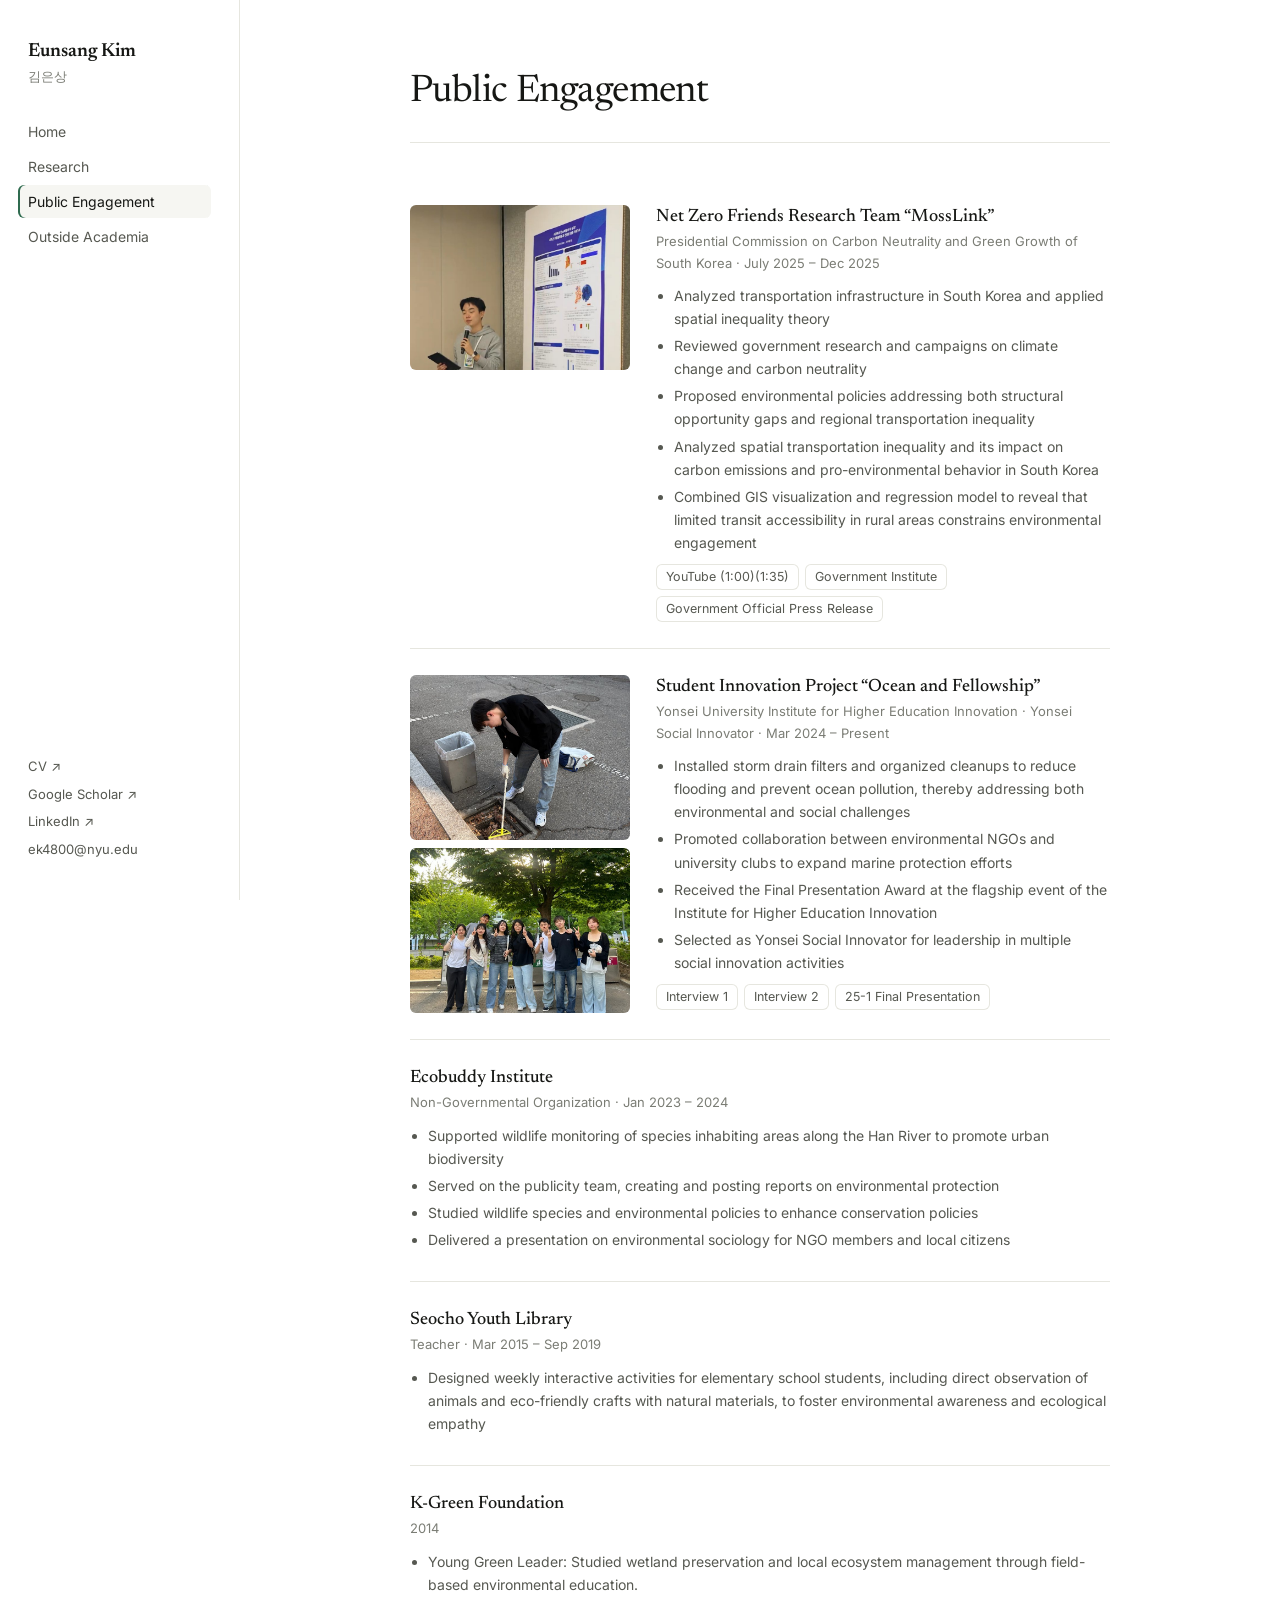
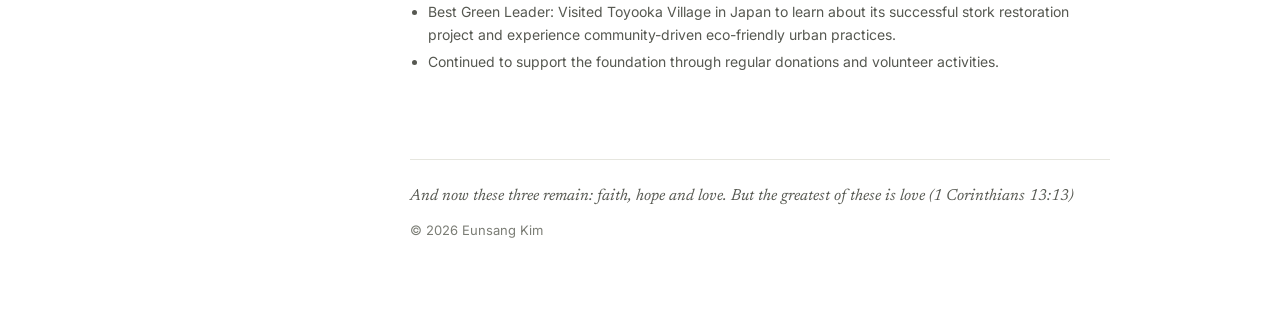
==== engagement.html @ 81340f35 "Personal academic website Co-Authored-By: Claude Opus 5.5 <noreply@anthropic.com>" ====
<!DOCTYPE html>
<html lang="en">
<head>
<meta charset="utf-8">
<meta name="viewport" content="width=device-width, initial-scale=1">
<title>Public Engagement — Eunsang Kim</title>
<meta name="description" content="Eunsang Kim — PhD student in Sociology at New York University. Environmental, social policy, economic, and urban sociology.">
<meta property="og:title" content="Eunsang Kim (김은상)">
<meta property="og:image" content="assets/img/profile.jpg">
<link rel="preconnect" href="https://fonts.googleapis.com">
<link rel="preconnect" href="https://fonts.gstatic.com" crossorigin>
<link href="https://fonts.googleapis.com/css2?family=Inter:wght@400;500;600&family=Newsreader:ital,opsz,wght@0,6..72,400;0,6..72,500;0,6..72,600;1,6..72,400&display=swap" rel="stylesheet">
<link rel="stylesheet" href="assets/style.css">
</head>
<body>
<nav class="topbar" aria-label="Pages"><a href="index.html">Home</a><a href="research.html">Research</a><a href="engagement.html" aria-current="page">Public Engagement</a><a href="outside.html">Outside Academia</a><a href="https://drive.google.com/file/d/1_qo_aVGO8cDRxe0GpnkhuQXj25L4HvOu/view?usp=sharing">CV ↗</a></nav>
<div class="shell">
  <aside class="sidebar">
    <a class="brand" href="index.html"><div class="name">Eunsang Kim</div><div class="name-ko">김은상</div></a>
    <nav class="nav" aria-label="Pages">
      <a href="index.html">Home</a>
      <a href="research.html">Research</a>
      <a href="engagement.html" aria-current="page">Public Engagement</a>
      <a href="outside.html">Outside Academia</a>
    </nav>
    <div class="side-links">
      <a href="https://drive.google.com/file/d/1_qo_aVGO8cDRxe0GpnkhuQXj25L4HvOu/view?usp=sharing">CV ↗</a>
      <a href="https://scholar.google.co.kr/citations?user=zy5nJL8AAAAJ&amp;hl=ko&amp;oi=ao">Google Scholar ↗</a>
      <a href="https://www.linkedin.com/in/eunsang-kim-756927375/">LinkedIn ↗</a>
      <a href="mailto:ek4800@nyu.edu">ek4800@nyu.edu</a>
    </div>
  </aside>
  <main class="main" id="top">
    <header class="page-head"><h1>Public Engagement</h1></header>
    <section class="block">

      <div class="item">
        <div class="pic"><img src="assets/img/netzero-presentation.jpg" alt="Net Zero Friends final presentation" loading="lazy"></div>
        <div>
          <h4>Net Zero Friends Research Team “MossLink”</h4>
          <p class="sub">Presidential Commission on Carbon Neutrality and Green Growth of South Korea · July 2025 – Dec 2025</p>
          <ul>
            <li>Analyzed transportation infrastructure in South Korea and applied spatial inequality theory</li>
            <li>Reviewed government research and campaigns on climate change and carbon neutrality</li>
            <li>Proposed environmental policies addressing both structural opportunity gaps and regional transportation inequality</li>
            <li>Analyzed spatial transportation inequality and its impact on carbon emissions and pro-environmental behavior in South Korea</li>
            <li>Combined GIS visualization and regression model to reveal that limited transit accessibility in rural areas constrains environmental engagement</li>
          </ul>
          <div class="links">
            <a class="lpill" href="https://www.youtube.com/watch?v=bI97a_q5KZM">YouTube (1:00)(1:35)</a>
            <a class="lpill" href="http://www.2050cnc.go.kr">Government Institute</a>
            <a class="lpill" href="https://www.2050cnc.go.kr/flexer/view/BOARD_ATTACH?storageNo=4407">Government Official Press Release</a>
          </div>
        </div>
      </div>

      <div class="item">
        <div class="pic"><img src="assets/img/ocean-filter.jpg" alt="Installing a storm drain filter" loading="lazy"><img src="assets/img/ocean-group.jpg" alt="Ocean and Fellowship members" loading="lazy"></div>
        <div>
          <h4>Student Innovation Project “Ocean and Fellowship”</h4>
          <p class="sub">Yonsei University Institute for Higher Education Innovation · Yonsei Social Innovator · Mar 2024 – Present</p>
          <ul>
            <li>Installed storm drain filters and organized cleanups to reduce flooding and prevent ocean pollution, thereby addressing both environmental and social challenges</li>
            <li>Promoted collaboration between environmental NGOs and university clubs to expand marine protection efforts</li>
            <li>Received the Final Presentation Award at the flagship event of the Institute for Higher Education Innovation</li>
            <li>Selected as Yonsei Social Innovator for leadership in multiple social innovation activities</li>
          </ul>
          <div class="links">
            <a class="lpill" href="https://devcms.yonsei.ac.kr/ihei/board/yonsei_innovation_creator.do?mode=view&amp;articleNo=457615&amp;article.offset=0&amp;articleLimit=10">Interview 1</a>
            <a class="lpill" href="https://ihei.yonsei.ac.kr/ihei/innovation/innovator.do?mode=view&amp;articleNo=454434&amp;article.offset=0&amp;articleLimit=12">Interview 2</a>
            <a class="lpill" href="https://drive.google.com/file/d/18hKmvBlIlC30MsF-dQOYovf4XAutwKFB/view?usp=sharing">25-1 Final Presentation</a>
          </div>
        </div>
      </div>

      <div class="item noimg">
        <div>
          <h4>Ecobuddy Institute</h4>
          <p class="sub">Non-Governmental Organization · Jan 2023 – 2024</p>
          <ul>
            <li>Supported wildlife monitoring of species inhabiting areas along the Han River to promote urban biodiversity</li>
            <li>Served on the publicity team, creating and posting reports on environmental protection</li>
            <li>Studied wildlife species and environmental policies to enhance conservation policies</li>
            <li>Delivered a presentation on environmental sociology for NGO members and local citizens</li>
          </ul>
        </div>
      </div>

      <div class="item noimg">
        <div>
          <h4>Seocho Youth Library</h4>
          <p class="sub">Teacher · Mar 2015 – Sep 2019</p>
          <ul>
            <li>Designed weekly interactive activities for elementary school students, including direct observation of animals and eco-friendly crafts with natural materials, to foster environmental awareness and ecological empathy</li>
          </ul>
        </div>
      </div>

      <div class="item noimg">
        <div>
          <h4>K-Green Foundation</h4>
          <p class="sub">2014</p>
          <ul>
            <li>Young Green Leader: Studied wetland preservation and local ecosystem management through field-based environmental education.</li>
            <li>Best Green Leader: Visited Toyooka Village in Japan to learn about its successful stork restoration project and experience community-driven eco-friendly urban practices.</li>
            <li>Continued to support the foundation through regular donations and volunteer activities.</li>
          </ul>
        </div>
      </div>
        </section>

    <footer class="foot">
      <blockquote>And now these three remain: faith, hope and love. But the greatest of these is love (1 Corinthians 13:13)</blockquote>
      <p>© 2026 Eunsang Kim</p>
    </footer>
  </main>
</div>
</body>
</html>
---- assets/style.css ----
/* Eunsang Kim — personal site. Plain CSS, no build step. */
:root {
  --bg: #ffffff;
  --surface: #f6f6f2;
  --ink: #161714;
  --ink-2: #565851;
  --ink-3: #7b7d75;
  --line: #e6e6df;
  --accent: #2f6b4f;
  --accent-soft: #e8f0eb;
  /* one colour per research question / theme */
  --q1: #3f7d5a;   /* communities & social infrastructure — forest */
  --q2: #3a6f98;   /* social policy & inequality — water */
  --q3: #b9832f;   /* valuation & markets — earth */
  --sans: "Inter", ui-sans-serif, system-ui, -apple-system, "Segoe UI", "Apple SD Gothic Neo", sans-serif;
  --serif: "Newsreader", "Iowan Old Style", Georgia, "Apple SD Gothic Neo", serif;
  --sidebar: 240px;
  --content: 700px;
  --radius: 6px;
}
@media (prefers-color-scheme: dark) {
  :root {
    --bg: #141513; --surface: #1c1d1a; --ink: #eeeee8; --ink-2: #b4b5ad;
    --ink-3: #8a8b83; --line: #2b2c28; --accent: #7fbf9c; --accent-soft: #1f2a24;
    --q1: #7fbf9c; --q2: #82b1d6; --q3: #ddb06a;
  }
}

* { box-sizing: border-box; }
html { scroll-behavior: smooth; scroll-padding-top: 24px; }
body {
  margin: 0; background: var(--bg); color: var(--ink);
  font: 15px/1.65 var(--sans); -webkit-font-smoothing: antialiased;
}
a { color: inherit; text-decoration: underline; text-decoration-color: var(--line); text-underline-offset: 3px; }
a:hover { color: var(--accent); text-decoration-color: currentColor; }
img { max-width: 100%; display: block; }

/* ---------- layout ---------- */
.shell { display: grid; grid-template-columns: var(--sidebar) minmax(0, 1fr); min-height: 100vh; }
.sidebar {
  position: sticky; top: 0; height: 100vh; padding: 40px 28px;
  border-right: 1px solid var(--line); display: flex; flex-direction: column; gap: 28px;
}
.brand { text-decoration: none; }
.brand .name { font: 600 19px/1.25 var(--serif); }
.brand .name-ko { font-size: 13px; color: var(--ink-3); margin-top: 2px; }
.nav { display: flex; flex-direction: column; gap: 2px; }
.nav a {
  text-decoration: none; color: var(--ink-2); font-size: 14px;
  padding: 5px 10px; margin-left: -10px; border-radius: var(--radius);
}
.nav a:hover { color: var(--ink); background: var(--surface); }
.nav a[aria-current="page"] { color: var(--ink); background: var(--surface); box-shadow: inset 2px 0 0 var(--accent); }
.side-links { margin-top: auto; display: flex; flex-direction: column; gap: 6px; font-size: 13px; }
.side-links a { text-decoration: none; color: var(--ink-2); }
.side-links a:hover { color: var(--accent); }

.main { min-width: 0; padding: 0 48px 80px; }
.block, .page-head, .foot, .hero-text { max-width: var(--content); margin-left: auto; margin-right: auto; }

/* ---------- home hero with flock ---------- */
.hero { position: relative; height: min(400px, 60vh); display: flex; align-items: flex-end; padding-bottom: 44px; }
.stream {
  position: absolute; inset: 0 -48px 0 -48px; width: calc(100% + 96px); height: 100%;
  -webkit-mask-image: linear-gradient(to bottom, #000 45%, transparent 78%);
          mask-image: linear-gradient(to bottom, #000 45%, transparent 78%);
}
.hero-text { position: relative; width: 100%; pointer-events: none; animation: rise 900ms cubic-bezier(.2,.7,.2,1) both 150ms; }
.hero-text a { pointer-events: auto; }
.hero h1 { font: 400 clamp(32px, 4vw, 42px)/1.1 var(--serif); margin: 0 0 8px; letter-spacing: -0.015em; }
.hero h1 .ko { color: var(--ink-3); }
.hero .role { font-size: 15px; margin: 0 0 4px; color: var(--ink-2); }
.hero .fields { font-size: 13px; color: var(--ink-3); margin: 0; }

@keyframes rise { from { opacity: 0; transform: translateY(6px); } }

/* ---------- sub-page header ---------- */
.page-head { padding: 72px 0 28px; }
.page-head h1 { font: 400 clamp(30px, 3.6vw, 38px)/1.1 var(--serif); margin: 0; letter-spacing: -0.015em; }
.page-head p { color: var(--ink-3); margin: 8px 0 0; font-size: 14px; }

/* ---------- sections ---------- */
.block { padding: 36px 0 8px; border-top: 1px solid var(--line); }
.block > h2 { font: 500 24px/1.2 var(--serif); margin: 0 0 20px; }
.block h3 {
  font: 600 12px/1.4 var(--sans); text-transform: uppercase; letter-spacing: 0.08em;
  color: var(--ink-3); margin: 32px 0 14px;
}
.block h3:first-of-type { margin-top: 8px; }
.prose p { margin: 0 0 14px; }

.about { display: grid; grid-template-columns: minmax(0, 1fr) 170px; gap: 32px; align-items: start; }
.portrait { width: 170px; aspect-ratio: 4 / 5; object-fit: cover; border-radius: 8px; }

/* research questions: numbered rows tied to theme colours */
.rq { margin: 26px 0 8px; padding: 0; list-style: none; }
.rq li {
  display: grid; grid-template-columns: 54px minmax(0, 1fr); gap: 4px 14px;
  padding: 18px 0; border-top: 1px solid var(--line);
}
.rq li:last-child { border-bottom: 1px solid var(--line); }
.rq .num { font: 400 30px/1 var(--serif); color: var(--c); padding-top: 2px; }
.rq .num::after { content: ""; display: block; width: 22px; height: 2px; margin-top: 10px; background: var(--c); opacity: .7; }
.rq p { margin: 0; }
.rq .q { font: 400 17.5px/1.5 var(--serif); }
.rq .more { grid-column: 2; font-size: 12.5px; color: var(--ink-3); text-decoration: none; margin-top: 6px; }
.rq .more:hover { color: var(--c); }
.c1 { --c: var(--q1); } .c2 { --c: var(--q2); } .c3 { --c: var(--q3); }

.venue { font-size: 14px; color: var(--ink-2); margin: 18px 0 0; }

/* education / simple lists */
.dl { display: grid; grid-template-columns: 1fr auto; gap: 6px 20px; margin: 0; }
.dl dt { margin: 0; }
.dl dd { margin: 0; color: var(--ink-3); font-size: 14px; font-variant-numeric: tabular-nums; text-align: right; }
.dl .note { color: var(--ink-3); font-style: italic; }
.contact p { margin: 0 0 6px; }

/* ---------- research ---------- */
.topic-bar { display: flex; flex-wrap: wrap; gap: 8px; margin: 0 0 8px; }
.pill {
  font: 500 13px/1 var(--sans); height: 30px; padding: 0 12px; border: 0; cursor: pointer;
  border-radius: 999px; color: var(--ink-2); background: transparent; box-shadow: inset 0 0 0 1px var(--line);
  display: inline-flex; align-items: center; gap: 7px;
}
.pill i { width: 8px; height: 8px; border-radius: 50%; background: var(--c); }
.pill:hover { color: var(--ink); background: var(--surface); }
.pill[aria-pressed="true"] { color: var(--bg); background: var(--ink); box-shadow: none; }
.legend { font-size: 12px; color: var(--ink-3); margin: 8px 0 0; }

.theme[hidden] { display: none; }
.theme h3 { display: flex; align-items: center; gap: 8px; }
.theme h3 i { width: 8px; height: 8px; border-radius: 50%; background: var(--c); }
.paper { padding: 16px 0; border-bottom: 1px solid var(--line); }
.paper:last-child { border-bottom: 0; }
.paper .title { font: 500 17px/1.4 var(--serif); margin: 0 0 4px; }
.paper .meta { font-size: 14px; color: var(--ink-2); margin: 0; }
.tag {
  display: inline-block; font: 600 10.5px/1 var(--sans); letter-spacing: 0.06em; text-transform: uppercase;
  padding: 4px 7px; border-radius: 4px; margin-right: 8px; vertical-align: 2px;
  color: var(--ink-2); background: var(--surface); box-shadow: inset 0 0 0 1px var(--line);
}
.tag.pub { color: var(--accent); background: var(--accent-soft); box-shadow: none; }
.honor { font-size: 13px; color: var(--accent); margin: 4px 0 0; }
.links { display: flex; flex-wrap: wrap; gap: 6px; margin-top: 10px; align-items: flex-start; }
.lpill {
  display: inline-flex; align-items: center; height: 26px; padding: 0 10px; border-radius: var(--radius);
  font-size: 12.5px; text-decoration: none; color: var(--ink-2); box-shadow: inset 0 0 0 1px var(--line);
}
.lpill:hover { color: var(--accent); box-shadow: inset 0 0 0 1px var(--accent); }
details { width: auto; }
details[open] { width: 100%; }
details > summary {
  list-style: none; cursor: pointer; display: inline-flex; align-items: center; height: 26px; padding: 0 10px;
  border-radius: var(--radius); font-size: 12.5px; color: var(--ink-2); box-shadow: inset 0 0 0 1px var(--line);
}
details > summary::-webkit-details-marker { display: none; }
details > summary::after { content: "+"; margin-left: 6px; color: var(--ink-3); }
details[open] > summary::after { content: "–"; }
details > summary:hover { color: var(--accent); }
.abstract { font-size: 14px; color: var(--ink-2); margin: 12px 0 4px; padding-left: 14px; border-left: 2px solid var(--line); }
.abstract p { margin: 0 0 10px; }

.awards { list-style: none; margin: 0; padding: 0; }
.awards li { padding: 12px 0; border-bottom: 1px solid var(--line); }
.awards li:last-child { border-bottom: 0; }
.awards .aw { font-weight: 600; }
.awards .org { color: var(--ink-2); font-size: 14px; }
.awards .paper-t { font: italic 15px/1.45 var(--serif); color: var(--ink-2); margin-top: 2px; }
.awards .date { float: right; color: var(--ink-3); font-size: 13px; margin-left: 12px; }
.awards .links { margin-top: 6px; }

.gallery { display: grid; grid-template-columns: repeat(2, 1fr); gap: 16px; margin-top: 8px; }
.gallery figure { margin: 0; }
.gallery img { width: 100%; height: 220px; object-fit: contain; border-radius: var(--radius); background: var(--surface); padding: 8px; }
.gallery figcaption { font-size: 12px; color: var(--ink-3); margin-top: 6px; line-height: 1.4; }

/* ---------- cards (engagement / outside) ---------- */
.item { display: grid; grid-template-columns: 220px minmax(0, 1fr); gap: 26px; padding: 26px 0; border-bottom: 1px solid var(--line); align-items: start; }
.item:last-child { border-bottom: 0; }
.item.noimg { grid-template-columns: 1fr; }
.item .pic { display: flex; flex-direction: column; gap: 8px; }
.item .pic img { width: 100%; height: auto; max-height: 300px; object-fit: cover; border-radius: var(--radius); }
.item .pic img.logo { object-fit: contain; background: #fff; padding: 18px; }
.item h4 { font: 500 18px/1.35 var(--serif); margin: 0 0 2px; }
.item .sub { font-size: 13px; color: var(--ink-3); margin: 0 0 10px; }
.item ul { margin: 0; padding-left: 18px; color: var(--ink-2); font-size: 14px; }
.item li { margin-bottom: 4px; }
.item p { margin: 0 0 8px; color: var(--ink-2); font-size: 14px; }

/* ---------- footer ---------- */
.foot { border-top: 1px solid var(--line); margin-top: 48px; padding-top: 24px; color: var(--ink-3); font-size: 13px; }
.foot blockquote { font: italic 16px/1.5 var(--serif); color: var(--ink-2); margin: 0 0 12px; }
.foot p { margin: 0; }

/* ---------- mobile ---------- */
.topbar { display: none; }
@media (max-width: 860px) {
  .shell { grid-template-columns: 1fr; }
  .sidebar { display: none; }
  .topbar {
    display: flex; position: sticky; top: 0; z-index: 5; gap: 4px; overflow-x: auto; align-items: center;
    padding: 10px 16px; background: color-mix(in srgb, var(--bg) 92%, transparent);
    backdrop-filter: blur(8px); border-bottom: 1px solid var(--line);
  }
  .topbar a { white-space: nowrap; text-decoration: none; font-size: 13px; color: var(--ink-2); padding: 4px 10px; border-radius: 999px; }
  .topbar a[aria-current="page"] { color: var(--bg); background: var(--ink); }
  html { scroll-padding-top: 60px; }
  .main { padding: 0 20px 60px; }
  .hero { height: 300px; padding-bottom: 28px; }
  .stream { inset: 0 -20px; width: calc(100% + 40px); }

  .page-head { padding-top: 36px; }
  .about { grid-template-columns: 1fr; gap: 20px; }
  .portrait { width: 140px; order: -1; }
  .rq li { grid-template-columns: 40px minmax(0, 1fr); }
  .rq .num { font-size: 24px; }
  .item { grid-template-columns: 1fr; gap: 14px; }
  .item .pic img { max-height: 340px; }
  .gallery { grid-template-columns: 1fr; }
  .awards .date { float: none; display: block; margin: 0; }
}
@media (prefers-reduced-motion: reduce) { .hero-text { animation: none; } }
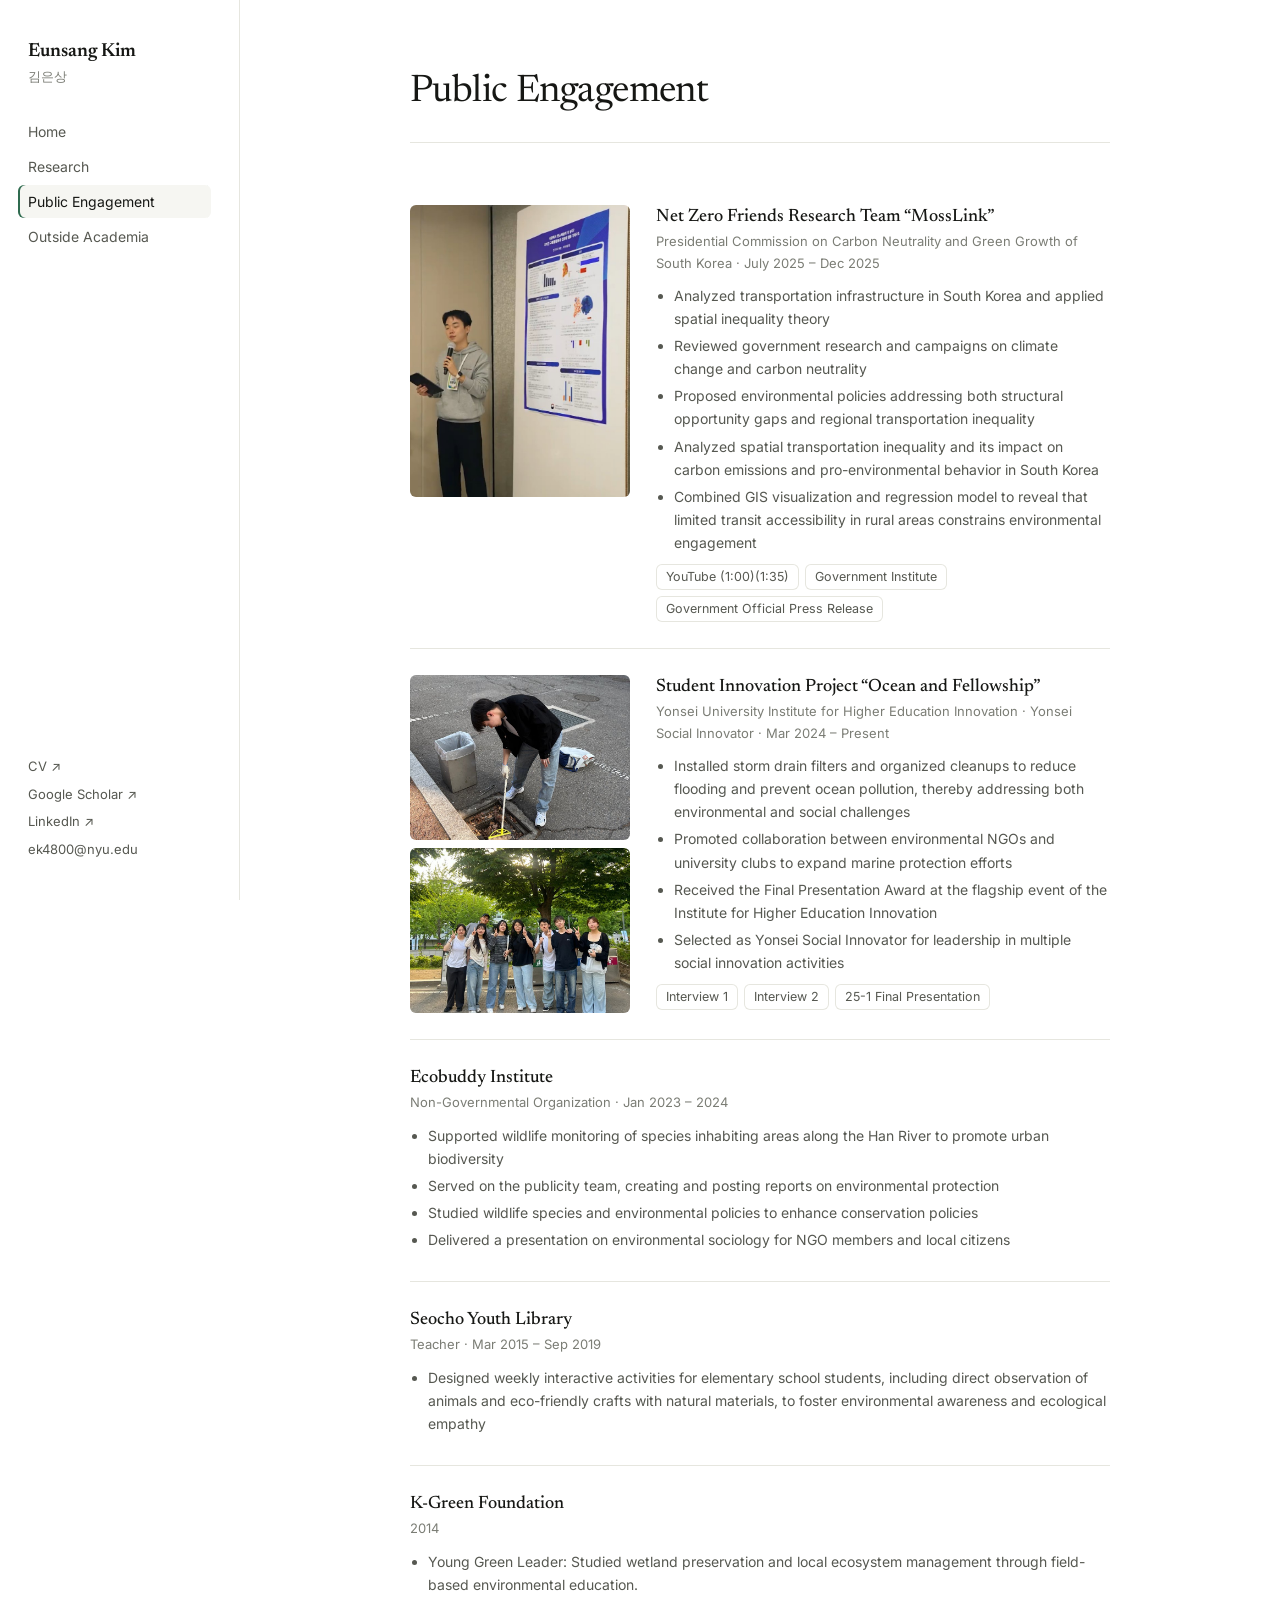
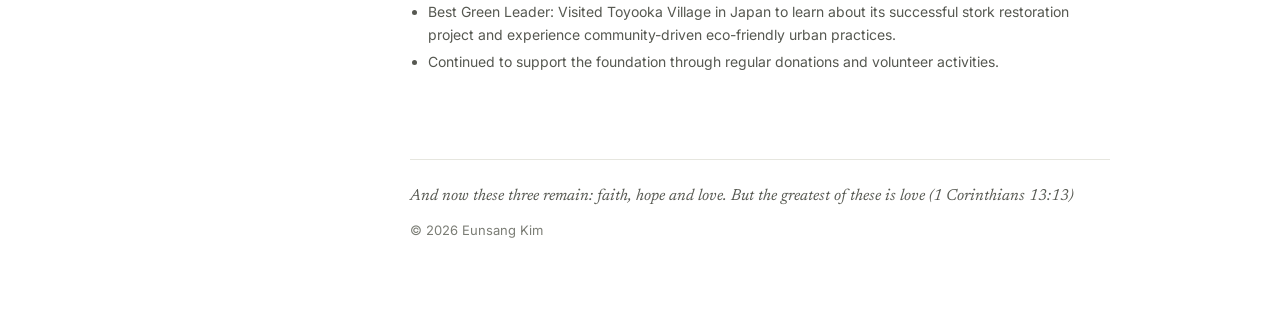
==== commit e6a92bab: "Add Forthcoming Instagram, uncrop Net Zero photo, open external links in new tab Co-Authored-By: Cla" ====
--- a/engagement.html
+++ b/engagement.html
@@ -13,7 +13,7 @@
 <link rel="stylesheet" href="assets/style.css">
 </head>
 <body>
-<nav class="topbar" aria-label="Pages"><a href="index.html">Home</a><a href="research.html">Research</a><a href="engagement.html" aria-current="page">Public Engagement</a><a href="outside.html">Outside Academia</a><a href="https://drive.google.com/file/d/1_qo_aVGO8cDRxe0GpnkhuQXj25L4HvOu/view?usp=sharing">CV ↗</a></nav>
+<nav class="topbar" aria-label="Pages"><a href="index.html">Home</a><a href="research.html">Research</a><a href="engagement.html" aria-current="page">Public Engagement</a><a href="outside.html">Outside Academia</a><a href="https://drive.google.com/file/d/1_qo_aVGO8cDRxe0GpnkhuQXj25L4HvOu/view?usp=sharing" target="_blank" rel="noopener">CV ↗</a></nav>
 <div class="shell">
   <aside class="sidebar">
     <a class="brand" href="index.html"><div class="name">Eunsang Kim</div><div class="name-ko">김은상</div></a>
@@ -24,9 +24,9 @@
       <a href="outside.html">Outside Academia</a>
     </nav>
     <div class="side-links">
-      <a href="https://drive.google.com/file/d/1_qo_aVGO8cDRxe0GpnkhuQXj25L4HvOu/view?usp=sharing">CV ↗</a>
-      <a href="https://scholar.google.co.kr/citations?user=zy5nJL8AAAAJ&amp;hl=ko&amp;oi=ao">Google Scholar ↗</a>
-      <a href="https://www.linkedin.com/in/eunsang-kim-756927375/">LinkedIn ↗</a>
+      <a href="https://drive.google.com/file/d/1_qo_aVGO8cDRxe0GpnkhuQXj25L4HvOu/view?usp=sharing" target="_blank" rel="noopener">CV ↗</a>
+      <a href="https://scholar.google.co.kr/citations?user=zy5nJL8AAAAJ&amp;hl=ko&amp;oi=ao" target="_blank" rel="noopener">Google Scholar ↗</a>
+      <a href="https://www.linkedin.com/in/eunsang-kim-756927375/" target="_blank" rel="noopener">LinkedIn ↗</a>
       <a href="mailto:ek4800@nyu.edu">ek4800@nyu.edu</a>
     </div>
   </aside>
@@ -35,7 +35,7 @@
     <section class="block">
 
       <div class="item">
-        <div class="pic"><img src="assets/img/netzero-presentation.jpg" alt="Net Zero Friends final presentation" loading="lazy"></div>
+        <div class="pic"><img class="full" src="assets/img/netzero-presentation.jpg" alt="Net Zero Friends final presentation" loading="lazy"></div>
         <div>
           <h4>Net Zero Friends Research Team “MossLink”</h4>
           <p class="sub">Presidential Commission on Carbon Neutrality and Green Growth of South Korea · July 2025 – Dec 2025</p>
@@ -47,9 +47,9 @@
             <li>Combined GIS visualization and regression model to reveal that limited transit accessibility in rural areas constrains environmental engagement</li>
           </ul>
           <div class="links">
-            <a class="lpill" href="https://www.youtube.com/watch?v=bI97a_q5KZM">YouTube (1:00)(1:35)</a>
-            <a class="lpill" href="http://www.2050cnc.go.kr">Government Institute</a>
-            <a class="lpill" href="https://www.2050cnc.go.kr/flexer/view/BOARD_ATTACH?storageNo=4407">Government Official Press Release</a>
+            <a class="lpill" href="https://www.youtube.com/watch?v=bI97a_q5KZM" target="_blank" rel="noopener">YouTube (1:00)(1:35)</a>
+            <a class="lpill" href="http://www.2050cnc.go.kr" target="_blank" rel="noopener">Government Institute</a>
+            <a class="lpill" href="https://www.2050cnc.go.kr/flexer/view/BOARD_ATTACH?storageNo=4407" target="_blank" rel="noopener">Government Official Press Release</a>
           </div>
         </div>
       </div>
@@ -66,9 +66,9 @@
             <li>Selected as Yonsei Social Innovator for leadership in multiple social innovation activities</li>
           </ul>
           <div class="links">
-            <a class="lpill" href="https://devcms.yonsei.ac.kr/ihei/board/yonsei_innovation_creator.do?mode=view&amp;articleNo=457615&amp;article.offset=0&amp;articleLimit=10">Interview 1</a>
-            <a class="lpill" href="https://ihei.yonsei.ac.kr/ihei/innovation/innovator.do?mode=view&amp;articleNo=454434&amp;article.offset=0&amp;articleLimit=12">Interview 2</a>
-            <a class="lpill" href="https://drive.google.com/file/d/18hKmvBlIlC30MsF-dQOYovf4XAutwKFB/view?usp=sharing">25-1 Final Presentation</a>
+            <a class="lpill" href="https://devcms.yonsei.ac.kr/ihei/board/yonsei_innovation_creator.do?mode=view&amp;articleNo=457615&amp;article.offset=0&amp;articleLimit=10" target="_blank" rel="noopener">Interview 1</a>
+            <a class="lpill" href="https://ihei.yonsei.ac.kr/ihei/innovation/innovator.do?mode=view&amp;articleNo=454434&amp;article.offset=0&amp;articleLimit=12" target="_blank" rel="noopener">Interview 2</a>
+            <a class="lpill" href="https://drive.google.com/file/d/18hKmvBlIlC30MsF-dQOYovf4XAutwKFB/view?usp=sharing" target="_blank" rel="noopener">25-1 Final Presentation</a>
           </div>
         </div>
       </div>
--- a/assets/style.css
+++ b/assets/style.css
@@ -182,6 +182,7 @@
 .item.noimg { grid-template-columns: 1fr; }
 .item .pic { display: flex; flex-direction: column; gap: 8px; }
 .item .pic img { width: 100%; height: auto; max-height: 300px; object-fit: cover; border-radius: var(--radius); }
+.item .pic img.full { max-height: none; }
 .item .pic img.logo { object-fit: contain; background: #fff; padding: 18px; }
 .item h4 { font: 500 18px/1.35 var(--serif); margin: 0 0 2px; }
 .item .sub { font-size: 13px; color: var(--ink-3); margin: 0 0 10px; }
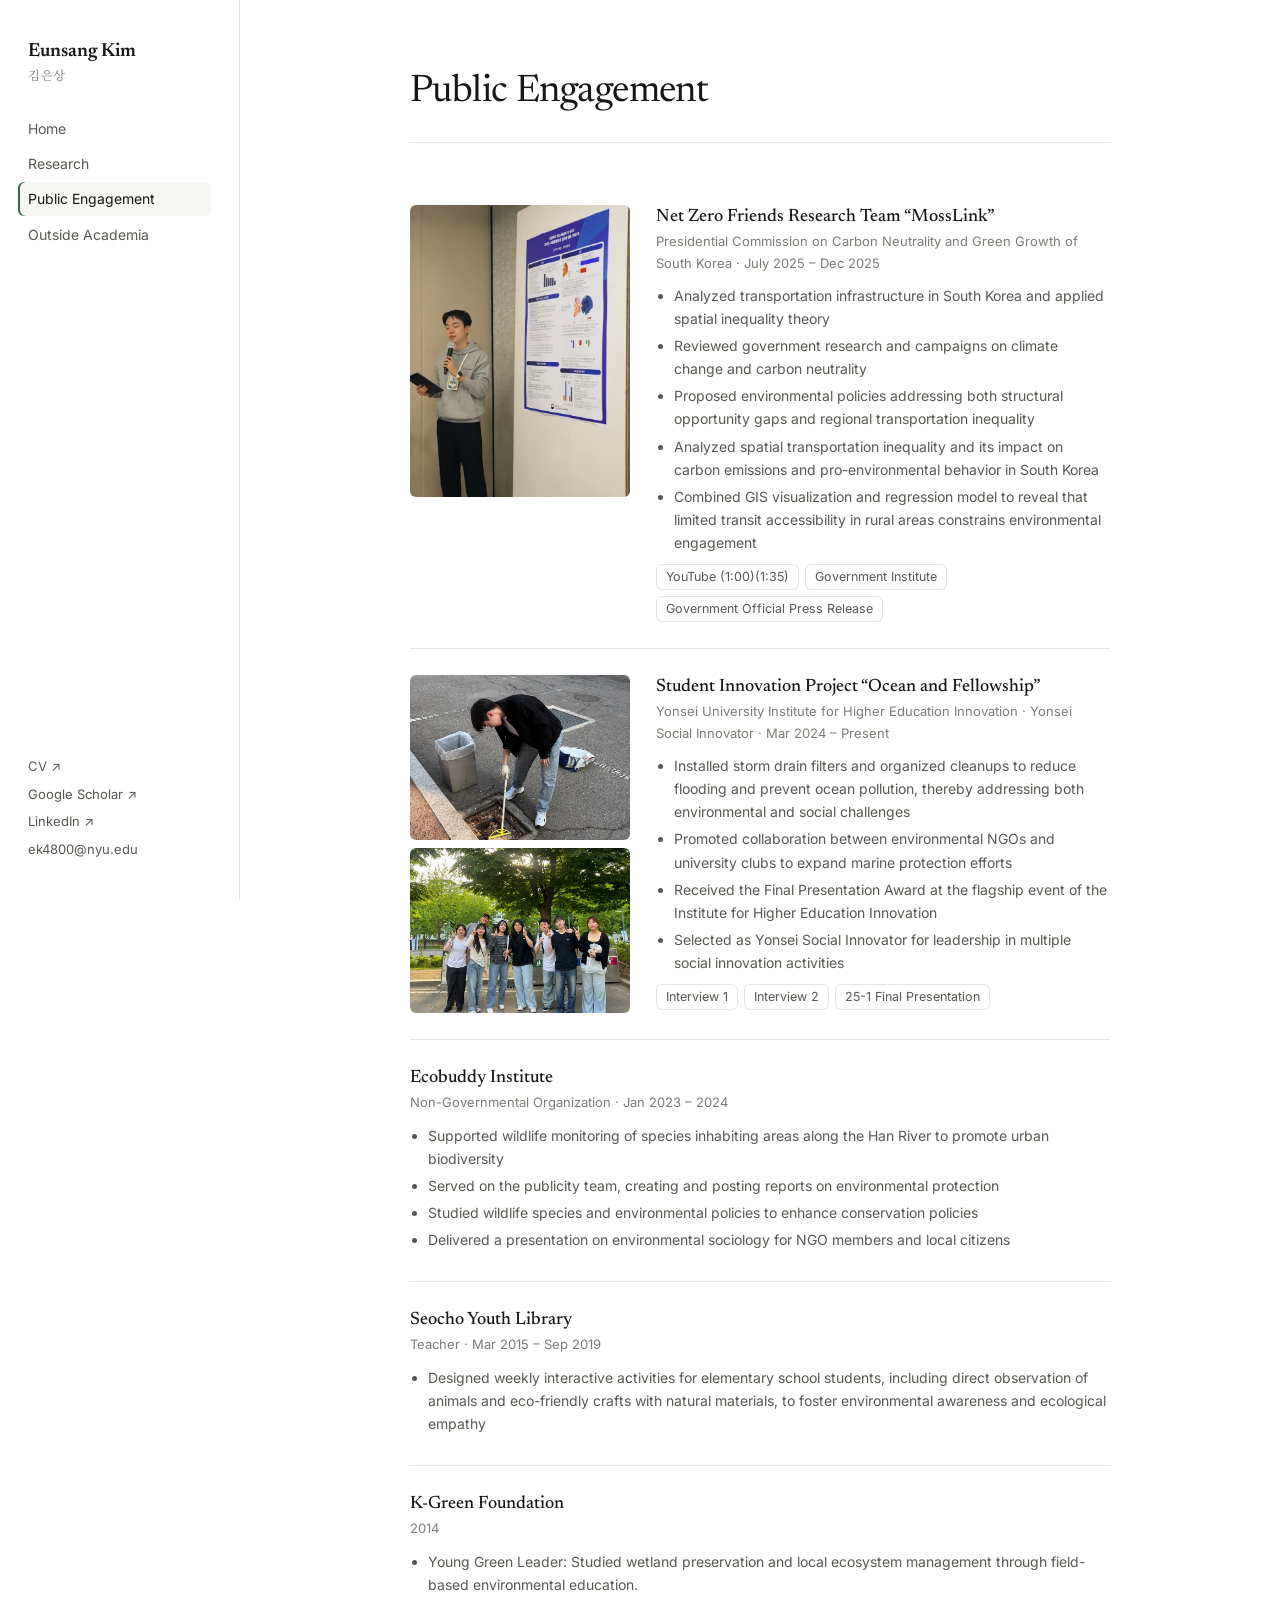
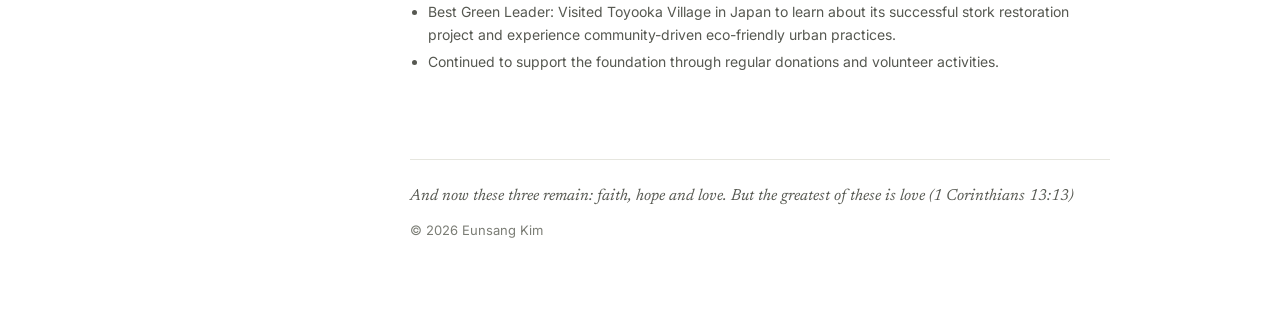
==== commit 77e9aebf: "Korean name: remove from heading, small Noto Serif KR under name Co-Authored-By: Claude Opus 5.5 <no" ====
--- a/engagement.html
+++ b/engagement.html
@@ -3,20 +3,27 @@
 <head>
 <meta charset="utf-8">
 <meta name="viewport" content="width=device-width, initial-scale=1">
-<title>Public Engagement — Eunsang Kim</title>
-<meta name="description" content="Eunsang Kim — PhD student in Sociology at New York University. Environmental, social policy, economic, and urban sociology.">
-<meta property="og:title" content="Eunsang Kim (김은상)">
-<meta property="og:image" content="assets/img/profile.jpg">
+<title>Public Engagement — Eunsang Kim (김은상)</title>
+<meta name="description" content="Public engagement of Eunsang Kim (김은상): Net Zero Friends research team, Ocean and Fellowship, Ecobuddy Institute, and environmental education.">
+<link rel="canonical" href="https://eunsangkim.com/engagement.html">
+<meta property="og:type" content="website">
+<meta property="og:site_name" content="Eunsang Kim (김은상)">
+<meta property="og:title" content="Public Engagement — Eunsang Kim (김은상)">
+<meta property="og:description" content="Public engagement of Eunsang Kim (김은상): Net Zero Friends research team, Ocean and Fellowship, Ecobuddy Institute, and environmental education.">
+<meta property="og:url" content="https://eunsangkim.com/engagement.html">
+<meta property="og:image" content="https://eunsangkim.com/assets/img/profile.jpg">
+<meta name="twitter:card" content="summary">
 <link rel="preconnect" href="https://fonts.googleapis.com">
 <link rel="preconnect" href="https://fonts.gstatic.com" crossorigin>
 <link href="https://fonts.googleapis.com/css2?family=Inter:wght@400;500;600&family=Newsreader:ital,opsz,wght@0,6..72,400;0,6..72,500;0,6..72,600;1,6..72,400&display=swap" rel="stylesheet">
-<link rel="stylesheet" href="assets/style.css">
+<link href="https://fonts.googleapis.com/css2?family=Noto+Serif+KR:wght@400&text=%EA%B9%80%EC%9D%80%EC%83%81&display=swap" rel="stylesheet">
+<link rel="stylesheet" href="assets/style.css?v=2">
 </head>
 <body>
 <nav class="topbar" aria-label="Pages"><a href="index.html">Home</a><a href="research.html">Research</a><a href="engagement.html" aria-current="page">Public Engagement</a><a href="outside.html">Outside Academia</a><a href="https://drive.google.com/file/d/1_qo_aVGO8cDRxe0GpnkhuQXj25L4HvOu/view?usp=sharing" target="_blank" rel="noopener">CV ↗</a></nav>
 <div class="shell">
   <aside class="sidebar">
-    <a class="brand" href="index.html"><div class="name">Eunsang Kim</div><div class="name-ko">김은상</div></a>
+    <a class="brand" href="index.html"><div class="name">Eunsang Kim</div><div class="name-ko" lang="ko">김은상</div></a>
     <nav class="nav" aria-label="Pages">
       <a href="index.html">Home</a>
       <a href="research.html">Research</a>
--- a/assets/style.css
+++ b/assets/style.css
@@ -44,7 +44,7 @@
 }
 .brand { text-decoration: none; }
 .brand .name { font: 600 19px/1.25 var(--serif); }
-.brand .name-ko { font-size: 13px; color: var(--ink-3); margin-top: 2px; }
+.brand .name-ko { font: 400 12.5px/1.4 "Noto Serif KR", var(--serif); color: var(--ink-3); margin-top: 3px; letter-spacing: 0.04em; }
 .nav { display: flex; flex-direction: column; gap: 2px; }
 .nav a {
   text-decoration: none; color: var(--ink-2); font-size: 14px;
@@ -69,7 +69,7 @@
 .hero-text { position: relative; width: 100%; pointer-events: none; animation: rise 900ms cubic-bezier(.2,.7,.2,1) both 150ms; }
 .hero-text a { pointer-events: auto; }
 .hero h1 { font: 400 clamp(32px, 4vw, 42px)/1.1 var(--serif); margin: 0 0 8px; letter-spacing: -0.015em; }
-.hero h1 .ko { color: var(--ink-3); }
+.hero .ko-mobile { display: none; font: 400 14px/1.4 "Noto Serif KR", var(--serif); color: var(--ink-3); letter-spacing: 0.04em; margin: -4px 0 10px; }
 .hero .role { font-size: 15px; margin: 0 0 4px; color: var(--ink-2); }
 .hero .fields { font-size: 13px; color: var(--ink-3); margin: 0; }
 
@@ -210,6 +210,7 @@
   html { scroll-padding-top: 60px; }
   .main { padding: 0 20px 60px; }
   .hero { height: 300px; padding-bottom: 28px; }
+  .hero .ko-mobile { display: block; }
   .stream { inset: 0 -20px; width: calc(100% + 40px); }
 
   .page-head { padding-top: 36px; }
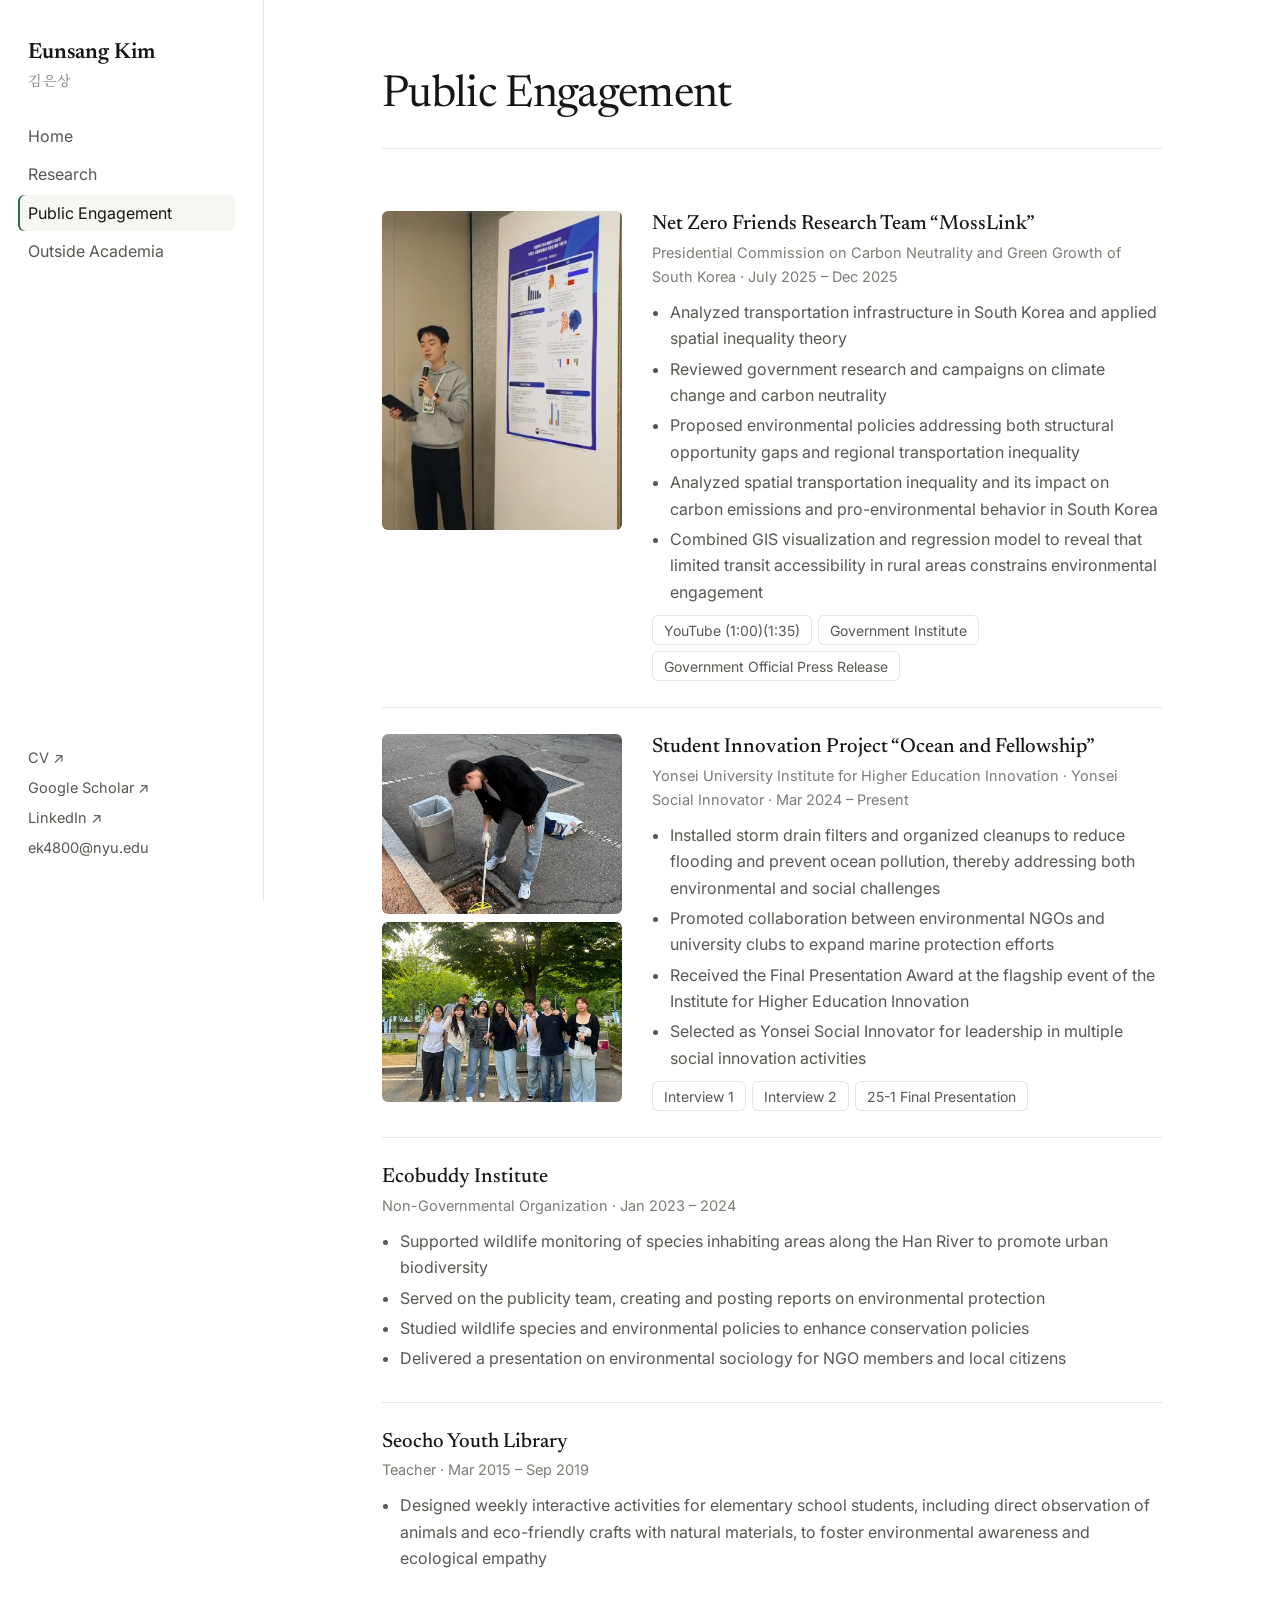
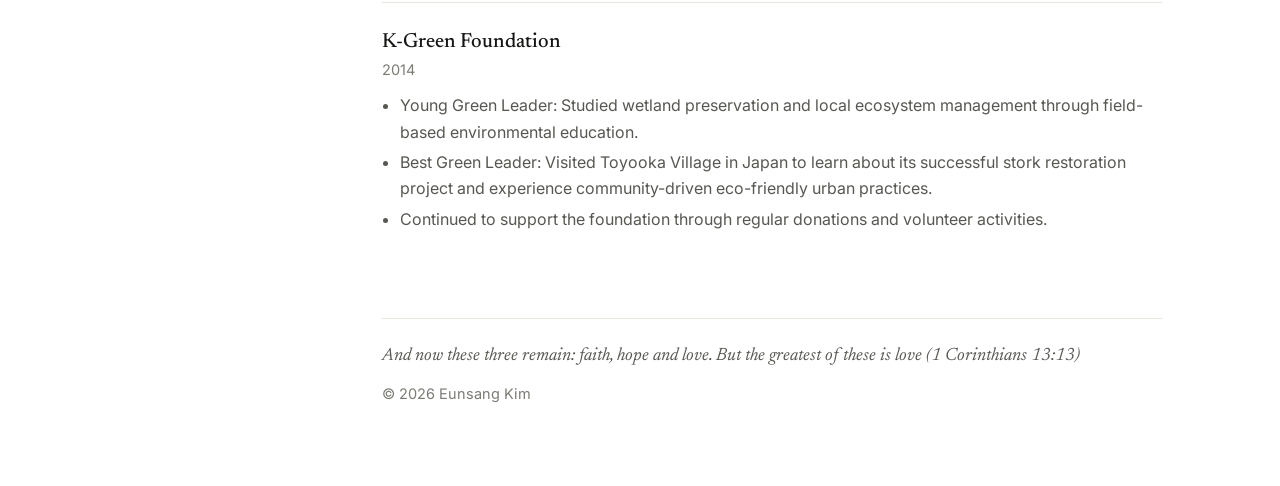
==== commit cbbbe003: "Larger type on laptop/desktop widths for readability Co-Authored-By: Claude Opus 5.5 <noreply@anthro" ====
--- a/engagement.html
+++ b/engagement.html
@@ -17,7 +17,7 @@
 <link rel="preconnect" href="https://fonts.gstatic.com" crossorigin>
 <link href="https://fonts.googleapis.com/css2?family=Inter:wght@400;500;600&family=Newsreader:ital,opsz,wght@0,6..72,400;0,6..72,500;0,6..72,600;1,6..72,400&display=swap" rel="stylesheet">
 <link href="https://fonts.googleapis.com/css2?family=Noto+Serif+KR:wght@400&text=%EA%B9%80%EC%9D%80%EC%83%81&display=swap" rel="stylesheet">
-<link rel="stylesheet" href="assets/style.css?v=2">
+<link rel="stylesheet" href="assets/style.css?v=4">
 </head>
 <body>
 <nav class="topbar" aria-label="Pages"><a href="index.html">Home</a><a href="research.html">Research</a><a href="engagement.html" aria-current="page">Public Engagement</a><a href="outside.html">Outside Academia</a><a href="https://drive.google.com/file/d/1_qo_aVGO8cDRxe0GpnkhuQXj25L4HvOu/view?usp=sharing" target="_blank" rel="noopener">CV ↗</a></nav>
--- a/assets/style.css
+++ b/assets/style.css
@@ -183,6 +183,8 @@
 .item .pic { display: flex; flex-direction: column; gap: 8px; }
 .item .pic img { width: 100%; height: auto; max-height: 300px; object-fit: cover; border-radius: var(--radius); }
 .item .pic img.full { max-height: none; }
+.item .pic .thumbs { display: grid; grid-template-columns: repeat(3, 1fr); gap: 6px; }
+.item .pic .thumbs img { aspect-ratio: 1; object-fit: cover; max-height: none; }
 .item .pic img.logo { object-fit: contain; background: #fff; padding: 18px; }
 .item h4 { font: 500 18px/1.35 var(--serif); margin: 0 0 2px; }
 .item .sub { font-size: 13px; color: var(--ink-3); margin: 0 0 10px; }
@@ -223,4 +225,48 @@
   .gallery { grid-template-columns: 1fr; }
   .awards .date { float: none; display: block; margin: 0; }
 }
+/* ---------- laptop / desktop: larger, easier-to-read type ---------- */
+@media (min-width: 861px) {
+  :root { --sidebar: 264px; --content: 780px; }
+  body { font-size: 17px; }
+  .brand .name { font-size: 22px; }
+  .brand .name-ko { font-size: 14px; }
+  .nav a { font-size: 16px; }
+  .side-links { font-size: 14.5px; }
+  .hero { height: min(440px, 62vh); }
+  .hero h1 { font-size: clamp(38px, 4.4vw, 50px); }
+  .hero .role { font-size: 17px; }
+  .hero .fields { font-size: 15px; }
+  .page-head h1 { font-size: clamp(36px, 4vw, 44px); }
+  .page-head p { font-size: 16px; }
+  .block > h2 { font-size: 27px; }
+  .block h3 { font-size: 13.5px; }
+  .about { grid-template-columns: minmax(0, 1fr) 190px; }
+  .portrait { width: 190px; }
+  .rq li { grid-template-columns: 60px minmax(0, 1fr); }
+  .rq .num { font-size: 34px; }
+  .rq .q { font-size: 19.5px; }
+  .rq .more { font-size: 14px; }
+  .venue { font-size: 16px; }
+  .dl dd { font-size: 16px; }
+  .pill { font-size: 14.5px; height: 34px; padding: 0 14px; }
+  .legend { font-size: 13.5px; }
+  .paper .title { font-size: 19px; }
+  .paper .meta { font-size: 16px; }
+  .tag { font-size: 11.5px; }
+  .honor { font-size: 14.5px; }
+  .lpill, details > summary { font-size: 14px; height: 30px; padding: 0 12px; }
+  .abstract { font-size: 16px; }
+  .awards .org { font-size: 16px; }
+  .awards .paper-t { font-size: 17px; }
+  .awards .date { font-size: 14.5px; }
+  .gallery img { height: 250px; }
+  .gallery figcaption { font-size: 13.5px; }
+  .item { grid-template-columns: 240px minmax(0, 1fr); gap: 30px; }
+  .item h4 { font-size: 20.5px; }
+  .item .sub { font-size: 14.5px; }
+  .item ul, .item p { font-size: 16px; }
+  .foot { font-size: 14.5px; }
+  .foot blockquote { font-size: 18px; }
+}
 @media (prefers-reduced-motion: reduce) { .hero-text { animation: none; } }
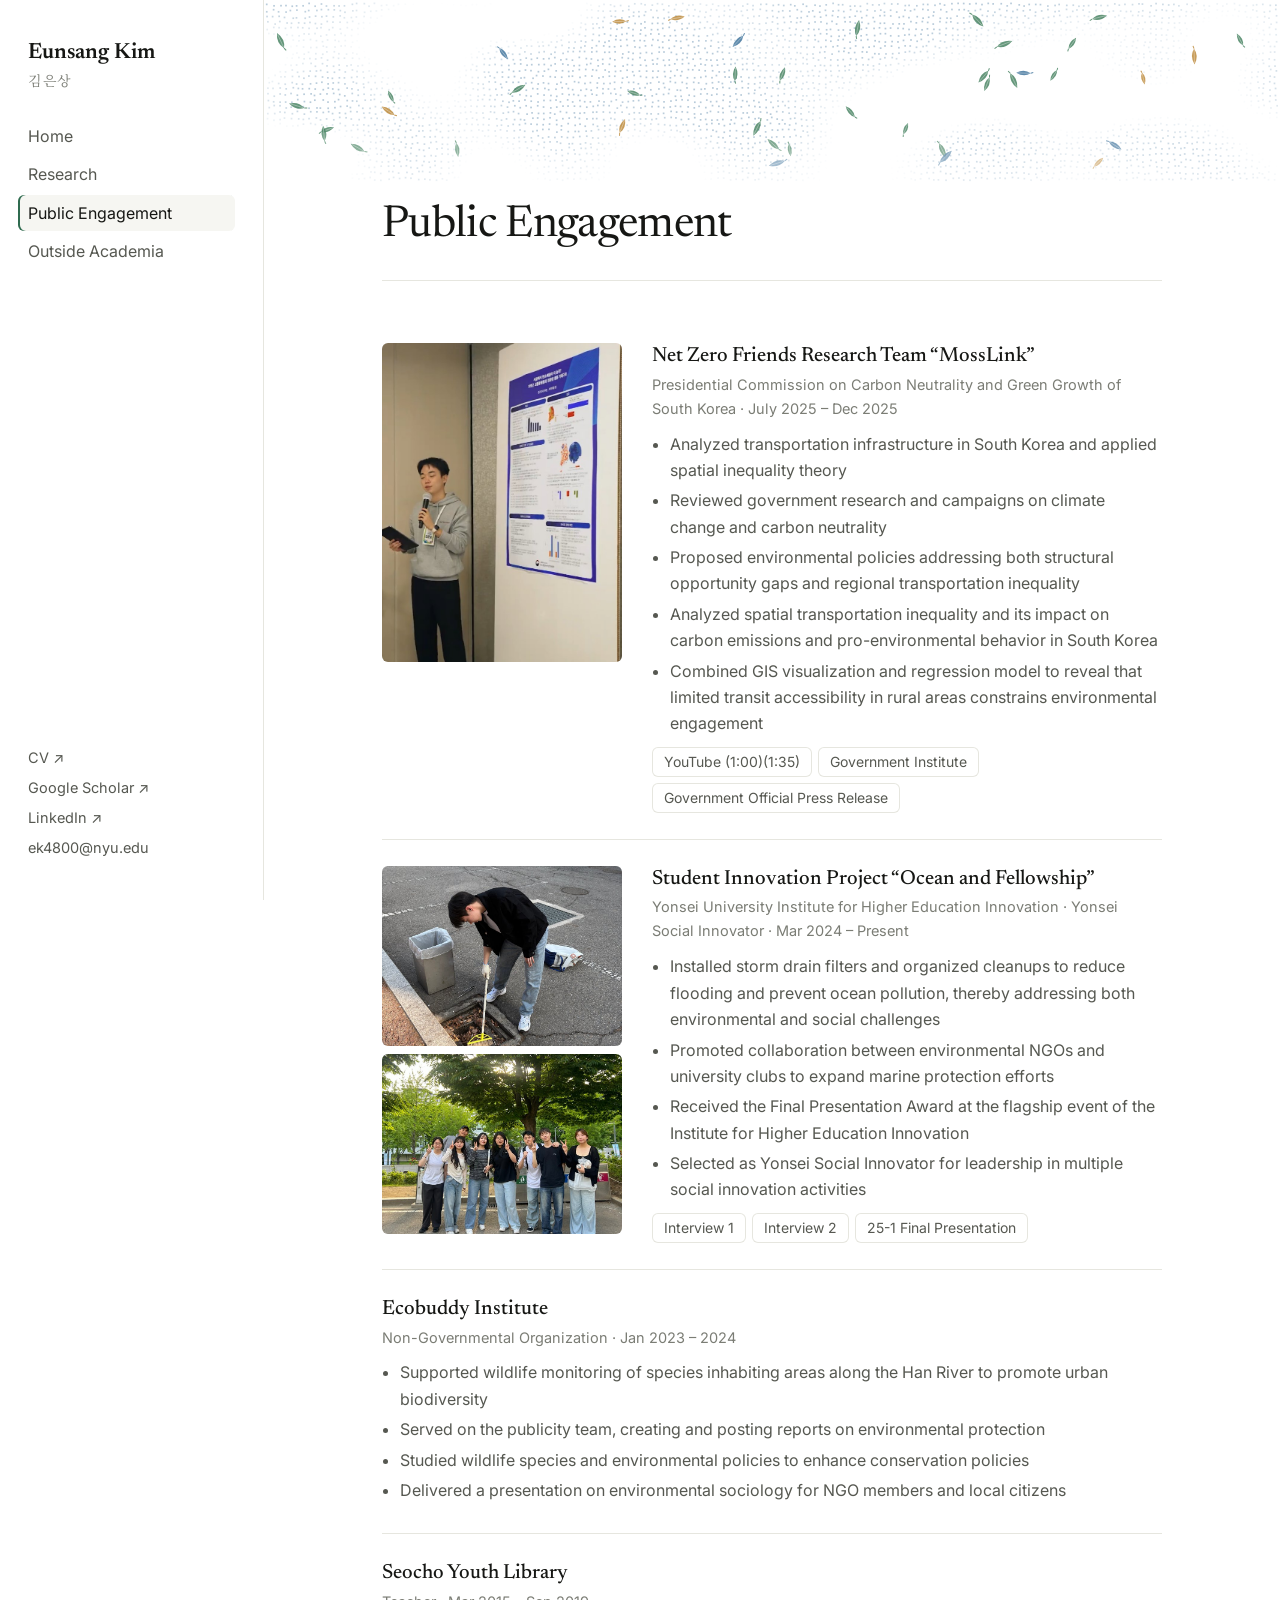
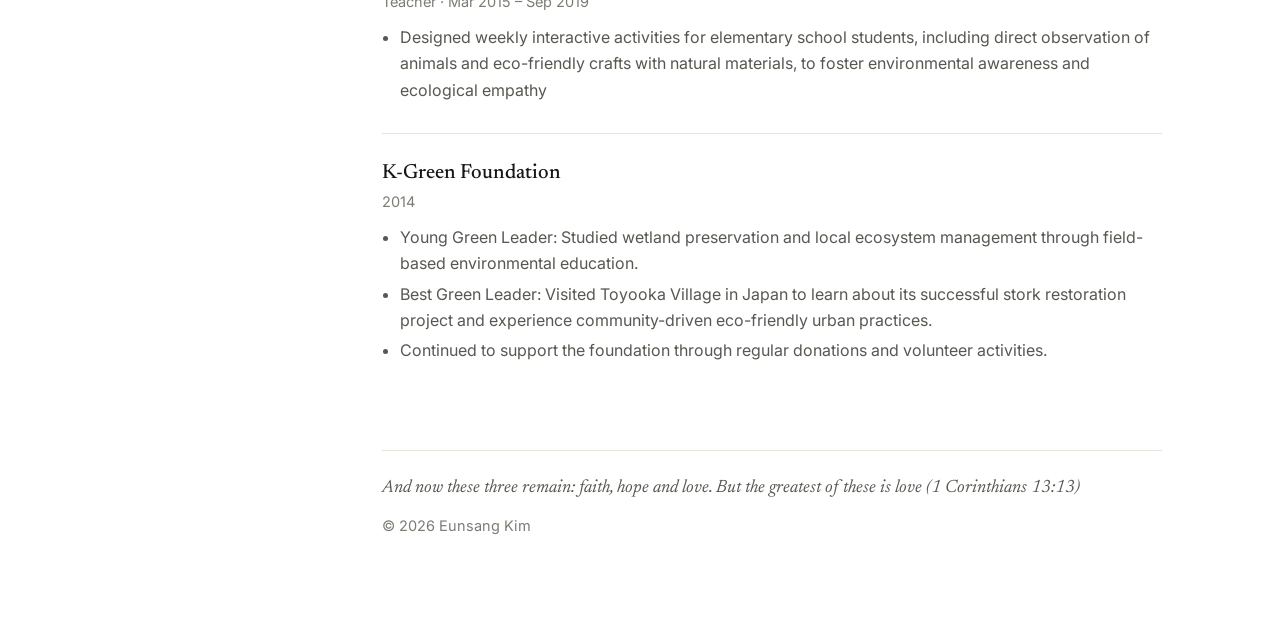
==== commit bb3d45e7: "Animated leaf header behind subpage titles Co-Authored-By: Claude Opus 5.5 <noreply@anthropic.com>" ====
--- a/engagement.html
+++ b/engagement.html
@@ -17,7 +17,7 @@
 <link rel="preconnect" href="https://fonts.gstatic.com" crossorigin>
 <link href="https://fonts.googleapis.com/css2?family=Inter:wght@400;500;600&family=Newsreader:ital,opsz,wght@0,6..72,400;0,6..72,500;0,6..72,600;1,6..72,400&display=swap" rel="stylesheet">
 <link href="https://fonts.googleapis.com/css2?family=Noto+Serif+KR:wght@400&text=%EA%B9%80%EC%9D%80%EC%83%81&display=swap" rel="stylesheet">
-<link rel="stylesheet" href="assets/style.css?v=4">
+<link rel="stylesheet" href="assets/style.css?v=5">
 </head>
 <body>
 <nav class="topbar" aria-label="Pages"><a href="index.html">Home</a><a href="research.html">Research</a><a href="engagement.html" aria-current="page">Public Engagement</a><a href="outside.html">Outside Academia</a><a href="https://drive.google.com/file/d/1_qo_aVGO8cDRxe0GpnkhuQXj25L4HvOu/view?usp=sharing" target="_blank" rel="noopener">CV ↗</a></nav>
@@ -38,7 +38,10 @@
     </div>
   </aside>
   <main class="main" id="top">
-    <header class="page-head"><h1>Public Engagement</h1></header>
+    <header class="hero hero-sub">
+      <canvas class="stream" data-sim="rafts" data-bg="stipple" aria-hidden="true"></canvas>
+      <div class="hero-text"><h1>Public Engagement</h1></div>
+    </header>
     <section class="block">
 
       <div class="item">
@@ -122,5 +125,6 @@
     </footer>
   </main>
 </div>
+<script src="assets/sims.js?v=13"></script>
 </body>
 </html>
--- a/assets/style.css
+++ b/assets/style.css
@@ -79,6 +79,8 @@
 .page-head { padding: 72px 0 28px; }
 .page-head h1 { font: 400 clamp(30px, 3.6vw, 38px)/1.1 var(--serif); margin: 0; letter-spacing: -0.015em; }
 .page-head p { color: var(--ink-3); margin: 8px 0 0; font-size: 14px; }
+.hero.hero-sub { height: 250px; padding-bottom: 30px; }
+.hero.hero-sub h1 { font-size: clamp(30px, 3.6vw, 38px); margin: 0; }
 
 /* ---------- sections ---------- */
 .block { padding: 36px 0 8px; border-top: 1px solid var(--line); }
@@ -216,6 +218,7 @@
   .stream { inset: 0 -20px; width: calc(100% + 40px); }
 
   .page-head { padding-top: 36px; }
+  .hero.hero-sub { height: 190px; padding-bottom: 22px; }
   .about { grid-template-columns: 1fr; gap: 20px; }
   .portrait { width: 140px; order: -1; }
   .rq li { grid-template-columns: 40px minmax(0, 1fr); }
@@ -238,6 +241,8 @@
   .hero .role { font-size: 17px; }
   .hero .fields { font-size: 15px; }
   .page-head h1 { font-size: clamp(36px, 4vw, 44px); }
+  .hero.hero-sub { height: 280px; }
+  .hero.hero-sub h1 { font-size: clamp(36px, 4vw, 44px); }
   .page-head p { font-size: 16px; }
   .block > h2 { font-size: 27px; }
   .block h3 { font-size: 13.5px; }
